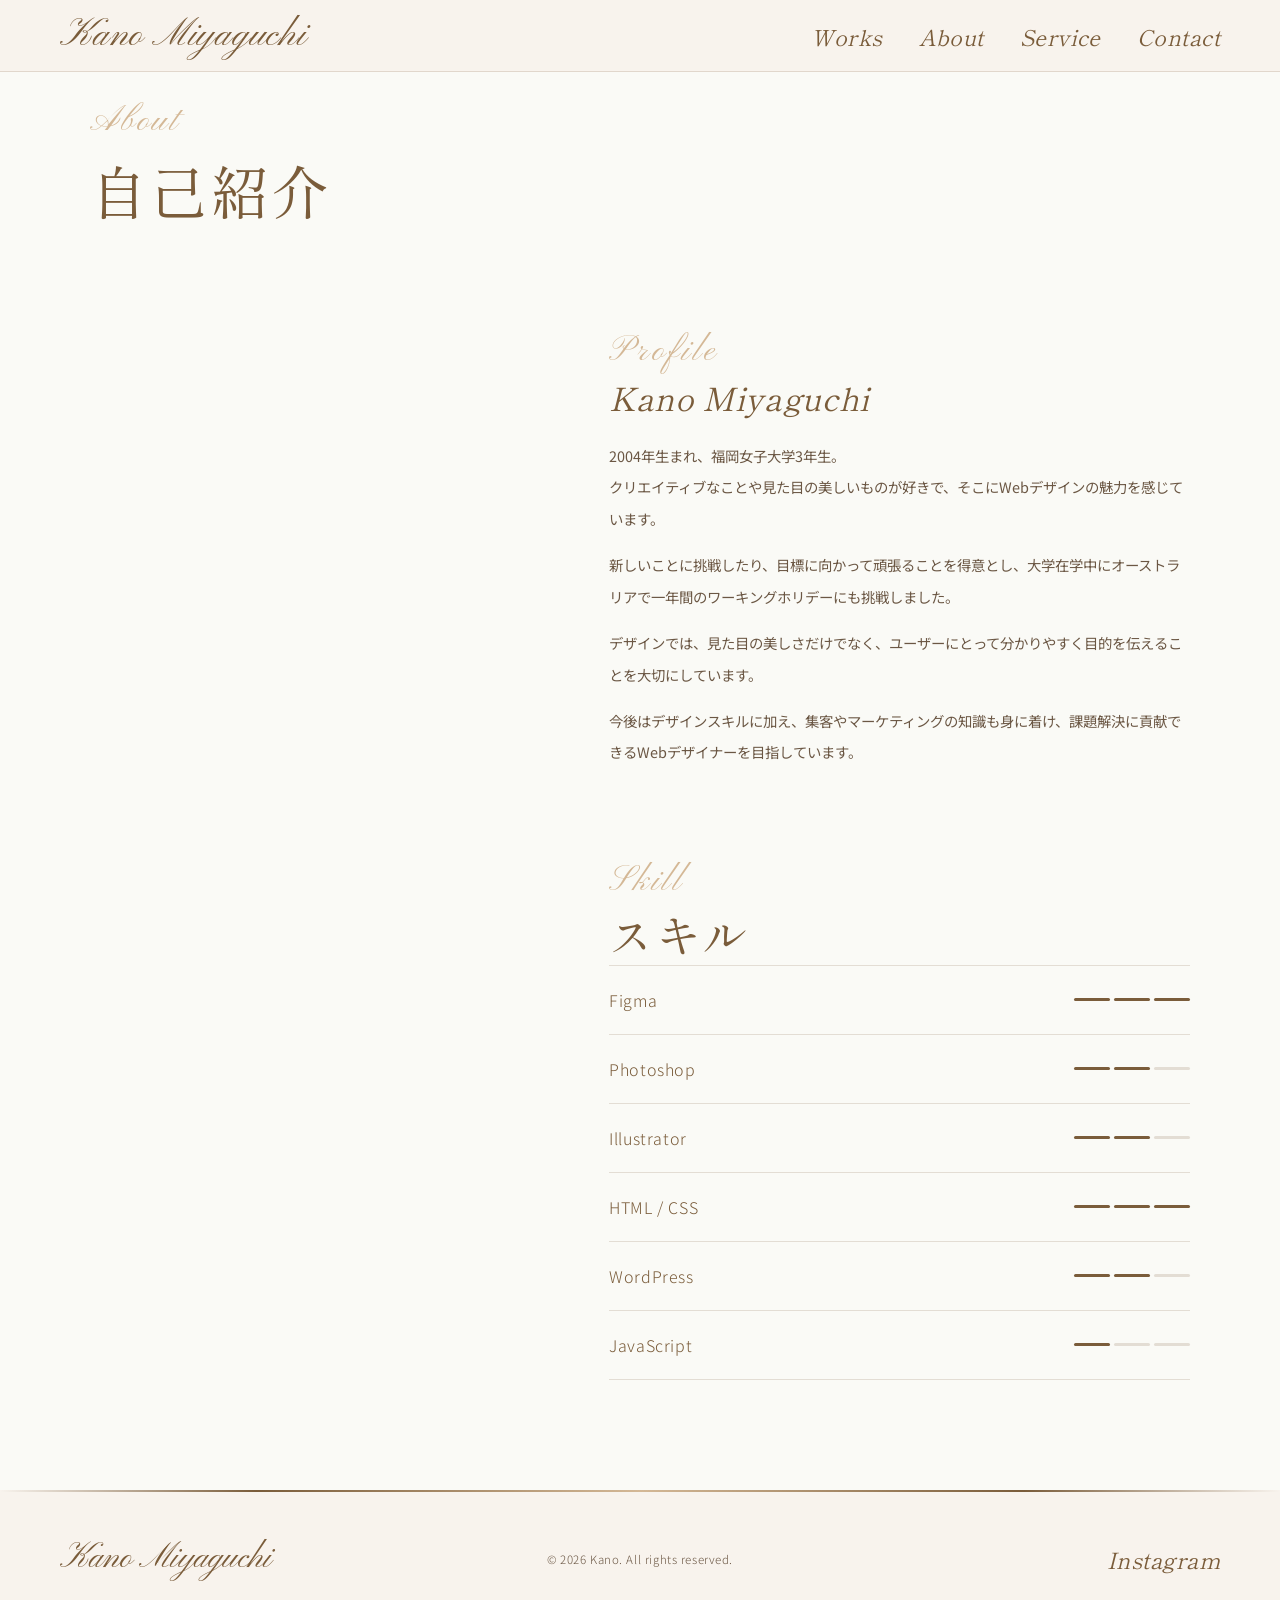
==== about.html @ d0b73858 "Initial commit ポートフォリオ" ====
﻿<!DOCTYPE html>
<html lang="ja">
<head>
  <meta charset="UTF-8">
  <meta name="viewport" content="width=device-width, initial-scale=1.0">
  <title>About | Kano Portfolio</title>
  <link href="https://fonts.googleapis.com/css2?family=Cormorant+Garamond:ital,wght@0,400;1,400&family=Pinyon+Script&family=Shippori+Mincho:wght@400;500;600;700&family=Noto+Sans+JP:wght@300;400;500&display=swap" rel="stylesheet">
  <link rel="stylesheet" href="style.css?v=6">
</head>
<body>

  <header>
    <a href="index.html" class="logo">Kano Miyaguchi</a>
    <ul class="nav-links">
      <li><a href="works.html">Works</a></li>
      <li><a href="about.html">About</a></li>
      <li><a href="service.html">Service</a></li>
      <li><a href="contact.html">Contact</a></li>
    </ul>
  </header>

  <div class="page-hero">
    <div class="container">
      <p class="sec-label">About</p>
      <h1 class="sec-title">自己紹介</h1>
    </div>
  </div>

  <section id="about">
    <div class="container">

      <!-- Row 1: about1.jpg + bio -->
      <div class="about-row">
        <div class="about-row__img">
          <img src="img/about1.jpg" alt="" class="about-img-single">
        </div>
        <div class="about-row__content">
          <p class="sec-label">Profile</p>
          <h2 class="about-name">Kano Miyaguchi</h2>
          <p class="about-bio">
            2004年生まれ、福岡女子大学3年生。<br>
            クリエイティブなことや見た目の美しいものが好きで、そこにWebデザインの魅力を感じています。<br><span style="display:block;height:1em"></span>
            新しいことに挑戦したり、目標に向かって頑張ることを得意とし、大学在学中にオーストラリアで一年間のワーキングホリデーにも挑戦しました。<br><span style="display:block;height:1em"></span>
            デザインでは、見た目の美しさだけでなく、ユーザーにとって分かりやすく目的を伝えることを大切にしています。<br><span style="display:block;height:1em"></span>
            今後はデザインスキルに加え、集客やマーケティングの知識も身に着け、課題解決に貢献できるWebデザイナーを目指しています。
          </p>
        </div>
      </div>

      <!-- Row 2: about2.jpg + skill -->
      <div class="about-row">
        <div class="about-row__img">
          <img src="img/about2.jpg" alt="" class="about-img-single">
        </div>
        <div class="about-row__content">
          <p class="sec-label">Skill</p>
          <h2 class="sec-title">スキル</h2>
          <ul class="skill-list">
            <li><span class="skill-name-text">Figma</span><div class="skill-segs"><span class="seg seg--on"></span><span class="seg seg--on"></span><span class="seg seg--on"></span></div></li>
            <li><span class="skill-name-text">Photoshop</span><div class="skill-segs"><span class="seg seg--on"></span><span class="seg seg--on"></span><span class="seg"></span></div></li>
            <li><span class="skill-name-text">Illustrator</span><div class="skill-segs"><span class="seg seg--on"></span><span class="seg seg--on"></span><span class="seg"></span></div></li>
            <li><span class="skill-name-text">HTML / CSS</span><div class="skill-segs"><span class="seg seg--on"></span><span class="seg seg--on"></span><span class="seg seg--on"></span></div></li>
            <li><span class="skill-name-text">WordPress</span><div class="skill-segs"><span class="seg seg--on"></span><span class="seg seg--on"></span><span class="seg"></span></div></li>
            <li><span class="skill-name-text">JavaScript</span><div class="skill-segs"><span class="seg seg--on"></span><span class="seg"></span><span class="seg"></span></div></li>
          </ul>
        </div>
      </div>

    </div>
  </section>

  <footer>
    <a href="index.html" class="footer-logo">Kano Miyaguchi</a>
    <span class="footer-copy">© 2026 Kano. All rights reserved.</span>
    <div class="footer-links">
      <a href="#">Instagram</a>
    </div>
  </footer>

  <script src="main.js"></script>
</body>
</html>
---- style.css ----
/* ==============================================
   マイポートフォリオ — style.css
   ============================================== */

@import url('https://fonts.googleapis.com/css2?family=Cormorant+Garamond:ital,wght@0,400;1,400&family=Pinyon+Script&family=Shippori+Mincho:wght@400;500;600;700&family=Noto+Sans+JP:wght@300;400;500&display=swap');

/* ─── VARIABLES ─── */
:root {
  --base:    #FAFAF6;
  --sub:     #FAFAF6;
  --accent:  #7A5C3A;
  --accent2: #B09070;
  --pink:    #D4B896;
  --text:    #2A1F14;
  --text-sub:#6B5744;
  --border:  rgba(122,92,58,0.18);
  --grad:    linear-gradient(135deg, #7A5C3A, #D4B896);
  --font:    'Noto Sans JP', sans-serif;
}

/* ─── RESET ─── */
*, *::before, *::after { box-sizing: border-box; margin: 0; padding: 0; }
html { scroll-behavior: smooth; font-size: 16px; }
a { font: inherit; color: inherit; text-decoration: none; }
img { display: block; max-width: 100%; height: auto; }
ul { list-style: none; }
body {
  font-family: 'Noto Sans JP', sans-serif;
  background: var(--base);
  color: var(--text);
  overflow-x: hidden;
  font-weight: 300;
}
body.no-scroll { overflow: hidden; height: 100vh; }

/* ─── HEADER ─── */
header {
  position: fixed; top: 0; left: 0; width: 100vw; z-index: 100;
  height: 72px; padding: 0 60px;
  display: flex; justify-content: space-between; align-items: center;
  background: rgba(248,243,237,0.97);
  backdrop-filter: blur(16px);
  border-bottom: 1px solid var(--border);
}
.logo {
  font-family: 'Pinyon Script', cursive;
  font-style: normal; font-weight: 400; font-size: 38px;
  letter-spacing: 0.02em; color: var(--accent);
}
.nav-links { display: flex; gap: 36px; }
.nav-links a {
  font-family: 'Shippori Mincho', serif;
  font-style: italic; font-weight: 400; font-size: 22px;
  letter-spacing: 0.02em; color: var(--accent);
  transition: color 0.3s; position: relative;
}
.nav-links a::after {
  content: '';
  position: absolute; bottom: -3px; left: 0; right: 0;
  height: 1px; background: var(--grad);
  transform: scaleX(0); transform-origin: center; transition: transform 0.3s;
}
.nav-links a:hover { color: var(--accent); }
.nav-links a:hover::after { transform: scaleX(1); }

/* ─── SECTION COMMON ─── */
section { padding: 52px 60px 110px; }
.container { max-width: 1100px; margin: 0 auto; }
.sec-label {
  font-family: 'Pinyon Script', cursive; font-style: normal; font-weight: 400;
  font-size: 2.2rem; letter-spacing: 0.08em;
  color: var(--pink); margin-bottom: 0;
  display: inline-flex; align-items: center; gap: 10px;
}
.sec-title {
  font-family: 'Shippori Mincho', serif;
  font-size: clamp(1.8rem, 3.5vw, 2.8rem);
  color: var(--accent); line-height: 1.35; letter-spacing: 0.04em; font-weight: 400;
}
.divider { width: 40px; height: 1px; background: var(--grad); margin: 24px 0 48px; }

/* ─── HERO ─── */
#hero {
  height: 100vh;
  display: grid; place-items: center start;
  padding: 0 8%;
  position: relative; overflow: hidden;
  background: var(--base);
}
#hero::after {
  content: '';
  position: absolute; top: 0; right: 0;
  width: 67%; height: 100%;
  background: url('img/flower.jpg') center center / cover no-repeat;
  z-index: 0;
}
.hero-inner {
  position: relative; z-index: 5;
  max-width: 900px; width: 100%;
  text-align: left;
  margin-top: clamp(0px, 4vh, 40px);
}
.hero-en {
  font-family: 'Shippori Mincho', serif;
  font-size: clamp(3.2rem, 10vw, 8.5rem);
  line-height: 1.05; letter-spacing: -0.02em;
  color: var(--accent); margin-bottom: 40px; font-weight: 400;
  display: flex; flex-direction: column;
}
.hero-line { display: block; }
.hero-line:first-child { font-size: 1.12em; }
.hero-line--in { padding-left: 1.2em; }
.hero-en--shimmer {
  display: inline-block;
  -webkit-text-stroke: 0.4px rgba(122,92,58,0.25);
  background: linear-gradient(90deg,
    #B09070 0%, #E8D5B8 20%, #7A5C3A 38%,
    #D4B896 55%, #B09070 70%, #E8D5B8 85%, #7A5C3A 100%);
  background-size: 240% auto;
  -webkit-background-clip: text;
  -webkit-text-fill-color: transparent;
  background-clip: text;
  animation: textShimmer 6s linear infinite;
}
.hero-copy {
  font-family: 'Shippori Mincho', serif;
  font-size: 1.3rem; color: #7A5C3A;
  letter-spacing: 0.35em; line-height: 1;
  display: inline-block;
  position: relative; padding-left: 36px;
  margin-top: 20px;
}
.hero-copy::before {
  content: '';
  position: absolute; top: 50%; left: 0;
  transform: translateY(-50%);
  width: 24px; height: 1px;
  background: rgba(151,99,105,0.5);
}

/* ─── SUB PAGE HEADER ─── */
.page-hero {
  padding: 100px 60px 36px;
  background: var(--sub);
}
.page-hero .container { display: flex; flex-direction: column; gap: 8px; }
.page-hero .sec-title { font-size: clamp(2.4rem, 5vw, 3.6rem); }

/* ─── ABOUT ─── */
#about { background: var(--sub); }
.about-row {
  display: grid; grid-template-columns: 1fr 1.3fr;
  gap: 72px; align-items: start; margin-bottom: 80px;
}
.about-row:last-child { margin-bottom: 0; }
.about-img-single {
  width: 90%; height: auto;
  border-radius: 4px; display: block;
  box-shadow: 0 8px 40px rgba(36,28,28,0.12);
}
.about-row__content { padding-top: 12px; }
.about-name {
  font-family: 'Shippori Mincho', serif;
  font-style: italic; font-size: 2rem; letter-spacing: 0.02em; margin-bottom: 20px; font-weight: 400;
  color: var(--accent);
}
.about-bio { color: var(--text-sub); line-height: 2.2; font-size: 0.9rem; font-weight: 400; }

/* ─── SKILL ─── */
.skill-list { list-style: none; }
.skill-list li {
  display: flex; justify-content: space-between; align-items: center;
  padding: 22px 0; border-bottom: 1px solid var(--border); font-size: 0.78rem;
}
.skill-list li:first-child { border-top: 1px solid var(--border); }
.skill-name-text { font-family:'Noto Sans JP', sans-serif; font-style:normal; font-weight:300; font-size:1rem; letter-spacing:0.04em; color:var(--accent); }
.skill-segs { display: flex; gap: 4px; align-items: center; }
.seg { width: 36px; height: 3px; border-radius: 2px; background: var(--border); }
.seg--on { background: var(--accent); }

/* ─── SERVICE ─── */
#service { background: var(--base); padding-bottom: 40px; }
.service-grid { display: grid; grid-template-columns: repeat(4, 1fr); gap: 2px; }
.service-card {
  padding: 32px 32px 28px; background: #fff; border: 1px solid var(--border);
  position: relative; overflow: hidden; transition: background 0.4s;
  display: flex; flex-direction: column;
}
.service-card:hover { background: var(--base); }
.service-card::before {
  content: ''; position: absolute; top: 0; left: 0; right: 0; height: 2px;
  background: linear-gradient(90deg, var(--pink), var(--accent), var(--pink));
  transform: scaleX(0); transform-origin: left; transition: transform 0.4s;
}
.service-card:hover::before { transform: scaleX(1); }
.service-icon { font-size: 1.8rem; margin-bottom: 24px; }
.service-en { font-family:'Shippori Mincho', serif; font-style:italic; font-weight:400; font-size:1.1rem; letter-spacing:0.04em; color:var(--pink); margin-bottom:8px; min-height:2rem; }
.service-name { font-family:'Shippori Mincho', serif; font-size:1.5rem; margin-bottom:16px; font-weight:600; color:var(--accent); min-height:5rem; }
.service-desc { font-family:'Noto Sans JP', sans-serif; font-size:0.95rem; color:var(--text-sub); line-height:1.9; font-weight:400; min-height:130px; }
.service-tags { display:flex; flex-wrap:wrap; gap:6px; margin-top:-30px; }
.stag { font-family:'Noto Sans JP', sans-serif; font-size:0.85rem; padding:4px 10px; border:1px solid var(--border); border-radius:2px; color:var(--text-sub); font-weight:400; }

/* ─── WORK DETAIL ─── */
.work-meta-bar { background: #F0E8DF; border-bottom: 1px solid var(--border); padding: 20px 0; }
.work-meta-bar__inner { display: flex; gap: 48px; }
.wmb-item { display: flex; flex-direction: column; gap: 4px; }
.wmb-label { font-family: var(--font); font-size: 0.72rem; color: var(--text-sub); letter-spacing: 0.1em; }
.wmb-value { font-family: 'Shippori Mincho', serif; font-size: 1rem; color: var(--accent); }

#work-detail { background: var(--base); padding: 60px 0 80px; }
#work-detail .container { max-width: 1100px; }
.work-detail-thumb {
  width: 100%; aspect-ratio: 16/9;
  border-radius: 4px; margin-bottom: 56px;
}
.work-detail-img {
  width: 80%; display: block;
  border-radius: 4px; margin-bottom: 40px;
  margin-left: auto; margin-right: auto;
}
.work-img-grid {
  display: grid; grid-template-columns: 1fr 1fr; column-gap: 70px; row-gap: 100px;
  width: 100%; margin: 0 auto 56px;
}
.work-grid-img { width: 100%; display: block; border-radius: 4px; }
.work-process__list { list-style: none; padding: 0; margin: 0 0 40px; display: flex; flex-direction: column; gap: 0; }
.work-process__list li {
  display: flex; flex-direction: row; align-items: baseline; gap: 50px;
  padding: 10px 0; border-bottom: 1px solid var(--border);
}
.work-process__list li:first-child { border-top: 1px solid var(--border); }
.wp-label { font-family: 'Shippori Mincho', serif; font-size: 1.1rem; color: var(--accent); white-space: nowrap; flex-shrink: 0; width: 120px; }
.wp-desc { font-family: 'Noto Sans JP', sans-serif; font-size: 0.8rem; color: var(--text-sub); line-height: 1.7; text-align: left; }

/* ─── WORKS ─── */
#works { background: var(--sub); }
.works-grid { display: grid; grid-template-columns: repeat(2, 1fr); gap: 24px; }
.work-item {
  background: var(--base); overflow: hidden;
}
.work-thumb-img { width: 100%; height: 100%; object-fit: cover; object-position: top; display: block; }
.work-thumb-img--contain { object-fit: contain; object-position: center; background: #fff; }
.work-thumb { aspect-ratio: 16/9; width: 90%; margin: 0 auto; display:flex; align-items:center; justify-content:center; font-size:4rem; overflow:hidden;
  box-shadow: 0 6px 24px rgba(122,92,58,0.14), 0 2px 8px rgba(122,92,58,0.08);
  transition: transform 0.4s, box-shadow 0.4s;
}
.work-item:hover .work-thumb { transform: scale(1.03); box-shadow: 0 8px 32px rgba(122,92,58,0.15); }
.wt1, .wt2, .wt3, .wt4 { background: #fff; }
.work-info { padding: 14px 4px 18px; width: 90%; margin: 0 auto; }
.work-thumb--full { width: 100%; }
.work-info--full { width: 100%; }
.work-cat { font-family:'Shippori Mincho', serif; font-style:italic; font-weight:400; font-size:1rem; letter-spacing:0.18em; color:var(--pink); margin-bottom:4px; }
.work-title { font-family:'Shippori Mincho',serif; font-size:1.1rem; margin-bottom:6px; font-weight:400; color:var(--accent); }
.work-desc { font-size:0.82rem; color:var(--text-sub); line-height:1.9; }
.work-meta { display:flex; gap:16px; margin-top:6px; flex-wrap:wrap; }
.wmeta { font-family:var(--font); font-style:normal; font-weight:300; font-size:0.8rem; color:var(--text-sub); letter-spacing:0.1em; }
.wmeta strong { font-family:var(--font); font-style:italic; font-weight:400; color:var(--text); }

/* ─── FLOW ─── */
#flow { background: var(--base); padding-top: 40px; }
.flow-row { display:flex; align-items:stretch; flex-wrap:wrap; }
.flow-step {
  flex:1; min-width:160px; padding:40px 28px;
  background:#fff; border:1px solid var(--border);
  position:relative; text-align:center;
}
.flow-step + .flow-step { margin-left: 2px; }
.flow-arrow {
  position:absolute; right:-14px; top:50%; transform:translateY(-50%);
  width:28px; height:28px; background:var(--base);
  border:1px solid var(--border); border-radius:50%;
  display:flex; align-items:center; justify-content:center;
  font-size:0.75rem; color:var(--accent); z-index:1;
}
.flow-num { font-family:'Shippori Mincho', serif; font-style:italic; font-weight:400; font-size:2.5rem; color:var(--pink); margin-bottom:12px; }
.flow-title { font-family:'Shippori Mincho', serif; font-size:1.3rem; font-weight:700; margin-bottom:8px; letter-spacing:0.04em; color:var(--accent); }
.flow-desc { font-size:0.85rem; color:var(--text-sub); line-height:1.8; font-weight:400; }

/* ─── CONTACT ─── */
#contact { background: var(--sub); }
.contact-email-wrap { max-width:560px; margin:0 auto; text-align:center; padding:20px 0 40px; }
.contact-email-wrap .contact-lead { margin:24px 0 48px; font-size:0.92rem; line-height:2.2; color:var(--text-sub); }
.contact-email-link {
  display:inline-flex; align-items:center; gap:12px;
  font-family:var(--font); font-style:italic; font-weight:300;
  font-size:1.5rem; letter-spacing:0.1em; color:var(--accent);
  border-bottom:1px solid rgba(151,99,105,0.3); padding-bottom:4px;
  transition:color 0.3s, border-color 0.3s;
}
.contact-email-link:hover { color:var(--accent2); border-color:var(--accent2); }
.contact-email-icon { font-style:normal; font-size:1.2rem; }

/* ─── FOOTER ─── */
footer {
  padding: 48px 60px; background: #F8F3ED;
  display: flex; justify-content: space-between; align-items: center;
  position: relative;
}
footer::before {
  content: ''; position: absolute; top: 0; left: 0; right: 0; height: 2px;
  background: linear-gradient(90deg, transparent, #7A5C3A 20%, #D4B896 50%, #7A5C3A 80%, transparent);
}
.footer-logo { font-family:'Pinyon Script', cursive; font-style:normal; font-weight:400; font-size:34px; color:var(--accent); }
.footer-copy { font-family:'Noto Sans JP', sans-serif; font-style:normal; font-weight:300; font-size:0.72rem; color:var(--text-sub); letter-spacing:0.05em; position:absolute; left:50%; transform:translateX(-50%); }
.footer-links a { font-family:'Shippori Mincho', serif; font-style:italic; font-weight:400; font-size:1.4rem; letter-spacing:0.02em; color:var(--accent); transition:color 0.3s; }
.footer-links a:hover { color:var(--accent); }

/* ─── ANIMATIONS ─── */
@keyframes textShimmer {
  0%   { background-position: 0% center; }
  100% { background-position: 240% center; }
}
@keyframes fillBar { to { transform: scaleX(1); } }
@keyframes starPulse {
  0%   { opacity:0.4; transform:scale(0.85); }
  100% { opacity:1;   transform:scale(1.2); }
}

/* ─── RESPONSIVE ─── */
@media (max-width: 900px) {
  header { padding: 0 24px; }
  .nav-links { display: none; }
  section { padding: 80px 24px; }
  .page-hero { padding: 110px 24px 48px; }
  .about-row { grid-template-columns: 1fr; gap: 32px; margin-bottom: 60px; }
  .about-row:nth-child(2) .about-img-single,
  .about-row:nth-child(3) .about-img-single { width: 100%; }
  .service-grid { grid-template-columns: 1fr 1fr; }
  .works-grid { grid-template-columns: 1fr; }
  .work-item.large { grid-column: span 1; }
  .flow-row { flex-direction: column; gap: 2px; }
  .flow-arrow { display: none; }
  footer { flex-direction: column; gap: 20px; text-align: center; }
}
@media (max-width: 600px) {
  .service-grid { grid-template-columns: 1fr; }
}
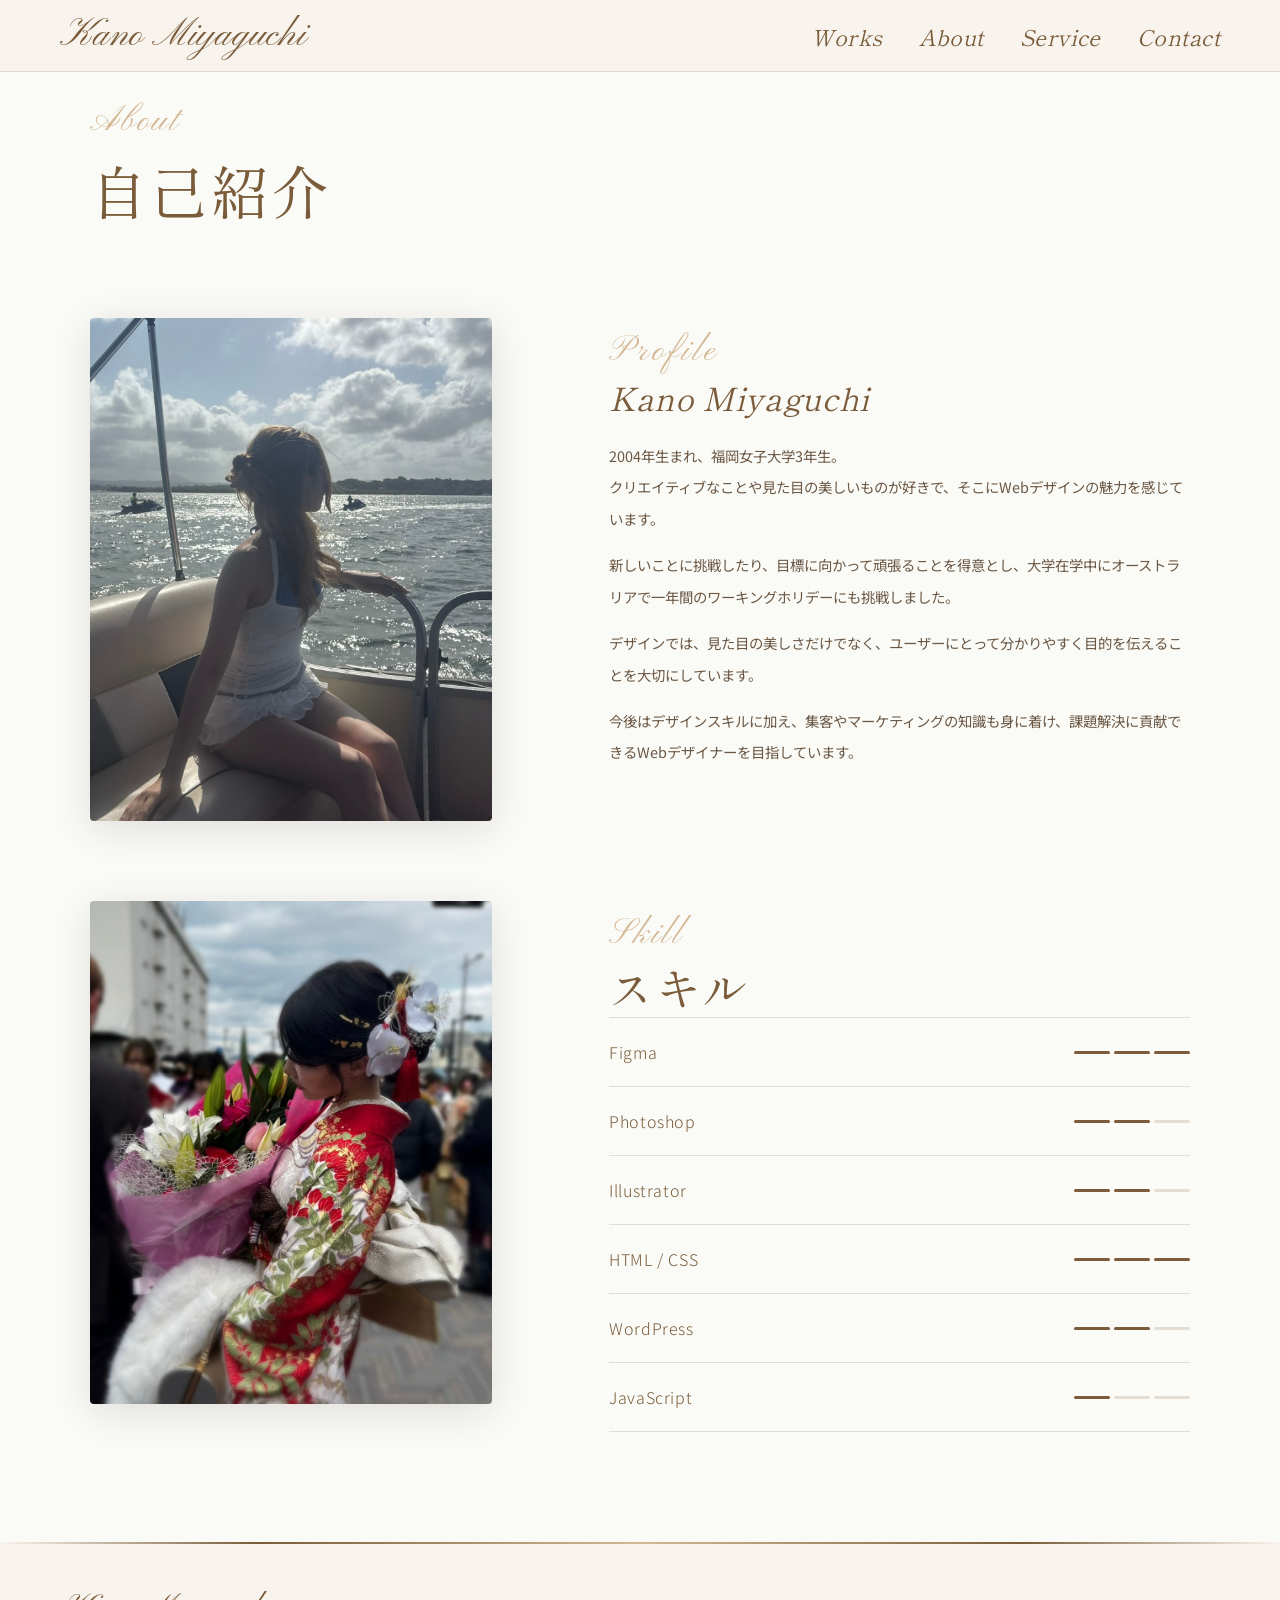
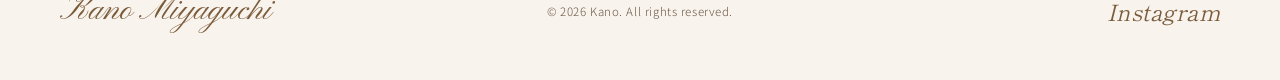
==== commit f99c42a6: "Add files via upload" ====
--- a/about.html
+++ b/about.html
@@ -5,7 +5,7 @@
   <meta name="viewport" content="width=device-width, initial-scale=1.0">
   <title>About | Kano Portfolio</title>
   <link href="https://fonts.googleapis.com/css2?family=Cormorant+Garamond:ital,wght@0,400;1,400&family=Pinyon+Script&family=Shippori+Mincho:wght@400;500;600;700&family=Noto+Sans+JP:wght@300;400;500&display=swap" rel="stylesheet">
-  <link rel="stylesheet" href="style.css?v=6">
+  <link rel="stylesheet" href="style.css?v=7">
 </head>
 <body>
 
@@ -17,8 +17,20 @@
       <li><a href="service.html">Service</a></li>
       <li><a href="contact.html">Contact</a></li>
     </ul>
+    <button class="hamburger" id="hamburger" aria-label="メニュー">
+      <span></span>
+      <span></span>
+      <span></span>
+    </button>
   </header>
-
+  <div class="mobile-nav" id="mobile-nav">
+    <ul class="mobile-nav__list">
+      <li><a href="works.html">Works</a></li>
+      <li><a href="about.html">About</a></li>
+      <li><a href="service.html">Service</a></li>
+      <li><a href="contact.html">Contact</a></li>
+    </ul>
+  </div>
   <div class="page-hero">
     <div class="container">
       <p class="sec-label">About</p>
@@ -73,7 +85,7 @@
     <a href="index.html" class="footer-logo">Kano Miyaguchi</a>
     <span class="footer-copy">© 2026 Kano. All rights reserved.</span>
     <div class="footer-links">
-      <a href="#">Instagram</a>
+      <a href="https://www.instagram.com/kano.webdesign" target="_blank" rel="noopener">Instagram</a>
     </div>
   </footer>
 
--- a/style.css
+++ b/style.css
@@ -1,13 +1,12 @@
-/* ==============================================
+﻿/* ==============================================
    マイポートフォリオ — style.css
    ============================================== */
 
 @import url('https://fonts.googleapis.com/css2?family=Cormorant+Garamond:ital,wght@0,400;1,400&family=Pinyon+Script&family=Shippori+Mincho:wght@400;500;600;700&family=Noto+Sans+JP:wght@300;400;500&display=swap');
 
-/* ─── VARIABLES ─── */
+/* ─── VARIABLES ─── */
 :root {
   --base:    #FAFAF6;
-  --sub:     #FAFAF6;
   --accent:  #7A5C3A;
   --accent2: #B09070;
   --pink:    #D4B896;
@@ -18,7 +17,7 @@
   --font:    'Noto Sans JP', sans-serif;
 }
 
-/* ─── RESET ─── */
+/* ─── RESET ─── */
 *, *::before, *::after { box-sizing: border-box; margin: 0; padding: 0; }
 html { scroll-behavior: smooth; font-size: 16px; }
 a { font: inherit; color: inherit; text-decoration: none; }
@@ -31,9 +30,8 @@
   overflow-x: hidden;
   font-weight: 300;
 }
-body.no-scroll { overflow: hidden; height: 100vh; }
-
-/* ─── HEADER ─── */
+
+/* ─── HEADER ─── */
 header {
   position: fixed; top: 0; left: 0; width: 100vw; z-index: 100;
   height: 72px; padding: 0 60px;
@@ -63,7 +61,7 @@
 .nav-links a:hover { color: var(--accent); }
 .nav-links a:hover::after { transform: scaleX(1); }
 
-/* ─── SECTION COMMON ─── */
+/* ─── SECTION COMMON ─── */
 section { padding: 52px 60px 110px; }
 .container { max-width: 1100px; margin: 0 auto; }
 .sec-label {
@@ -79,7 +77,7 @@
 }
 .divider { width: 40px; height: 1px; background: var(--grad); margin: 24px 0 48px; }
 
-/* ─── HERO ─── */
+/* ─── HERO ─── */
 #hero {
   height: 100vh;
   display: grid; place-items: center start;
@@ -129,6 +127,7 @@
   display: inline-block;
   position: relative; padding-left: 36px;
   margin-top: 20px;
+  white-space: nowrap;
 }
 .hero-copy::before {
   content: '';
@@ -138,16 +137,16 @@
   background: rgba(151,99,105,0.5);
 }
 
-/* ─── SUB PAGE HEADER ─── */
+/* ─── SUB PAGE HEADER ─── */
 .page-hero {
   padding: 100px 60px 36px;
-  background: var(--sub);
+  background: var(--base);
 }
 .page-hero .container { display: flex; flex-direction: column; gap: 8px; }
 .page-hero .sec-title { font-size: clamp(2.4rem, 5vw, 3.6rem); }
 
-/* ─── ABOUT ─── */
-#about { background: var(--sub); }
+/* ─── ABOUT ─── */
+#about { background: var(--base); }
 .about-row {
   display: grid; grid-template-columns: 1fr 1.3fr;
   gap: 72px; align-items: start; margin-bottom: 80px;
@@ -166,7 +165,7 @@
 }
 .about-bio { color: var(--text-sub); line-height: 2.2; font-size: 0.9rem; font-weight: 400; }
 
-/* ─── SKILL ─── */
+/* ─── SKILL ─── */
 .skill-list { list-style: none; }
 .skill-list li {
   display: flex; justify-content: space-between; align-items: center;
@@ -178,7 +177,7 @@
 .seg { width: 36px; height: 3px; border-radius: 2px; background: var(--border); }
 .seg--on { background: var(--accent); }
 
-/* ─── SERVICE ─── */
+/* ─── SERVICE ─── */
 #service { background: var(--base); padding-bottom: 40px; }
 .service-grid { display: grid; grid-template-columns: repeat(4, 1fr); gap: 2px; }
 .service-card {
@@ -193,26 +192,21 @@
   transform: scaleX(0); transform-origin: left; transition: transform 0.4s;
 }
 .service-card:hover::before { transform: scaleX(1); }
-.service-icon { font-size: 1.8rem; margin-bottom: 24px; }
 .service-en { font-family:'Shippori Mincho', serif; font-style:italic; font-weight:400; font-size:1.1rem; letter-spacing:0.04em; color:var(--pink); margin-bottom:8px; min-height:2rem; }
 .service-name { font-family:'Shippori Mincho', serif; font-size:1.5rem; margin-bottom:16px; font-weight:600; color:var(--accent); min-height:5rem; }
 .service-desc { font-family:'Noto Sans JP', sans-serif; font-size:0.95rem; color:var(--text-sub); line-height:1.9; font-weight:400; min-height:130px; }
 .service-tags { display:flex; flex-wrap:wrap; gap:6px; margin-top:-30px; }
 .stag { font-family:'Noto Sans JP', sans-serif; font-size:0.85rem; padding:4px 10px; border:1px solid var(--border); border-radius:2px; color:var(--text-sub); font-weight:400; }
 
-/* ─── WORK DETAIL ─── */
+/* ─── WORK DETAIL ─── */
 .work-meta-bar { background: #F0E8DF; border-bottom: 1px solid var(--border); padding: 20px 0; }
-.work-meta-bar__inner { display: flex; gap: 48px; }
+.work-meta-bar__inner { display: flex; gap: 48px; flex-wrap: nowrap; overflow-x: auto; padding-bottom: 18px; }
+.wmb-item { white-space: nowrap; }
 .wmb-item { display: flex; flex-direction: column; gap: 4px; }
 .wmb-label { font-family: var(--font); font-size: 0.72rem; color: var(--text-sub); letter-spacing: 0.1em; }
 .wmb-value { font-family: 'Shippori Mincho', serif; font-size: 1rem; color: var(--accent); }
 
 #work-detail { background: var(--base); padding: 60px 0 80px; }
-#work-detail .container { max-width: 1100px; }
-.work-detail-thumb {
-  width: 100%; aspect-ratio: 16/9;
-  border-radius: 4px; margin-bottom: 56px;
-}
 .work-detail-img {
   width: 80%; display: block;
   border-radius: 4px; margin-bottom: 40px;
@@ -223,7 +217,7 @@
   width: 100%; margin: 0 auto 56px;
 }
 .work-grid-img { width: 100%; display: block; border-radius: 4px; }
-.work-process__list { list-style: none; padding: 0; margin: 0 0 40px; display: flex; flex-direction: column; gap: 0; }
+.work-process__list { list-style: none; padding: 34px 24px 24px; margin: 0 0 40px; display: flex; flex-direction: column; gap: 0; }
 .work-process__list li {
   display: flex; flex-direction: row; align-items: baseline; gap: 50px;
   padding: 10px 0; border-bottom: 1px solid var(--border);
@@ -232,8 +226,8 @@
 .wp-label { font-family: 'Shippori Mincho', serif; font-size: 1.1rem; color: var(--accent); white-space: nowrap; flex-shrink: 0; width: 120px; }
 .wp-desc { font-family: 'Noto Sans JP', sans-serif; font-size: 0.8rem; color: var(--text-sub); line-height: 1.7; text-align: left; }
 
-/* ─── WORKS ─── */
-#works { background: var(--sub); }
+/* ─── WORKS ─── */
+#works { background: var(--base); }
 .works-grid { display: grid; grid-template-columns: repeat(2, 1fr); gap: 24px; }
 .work-item {
   background: var(--base); overflow: hidden;
@@ -247,16 +241,13 @@
 .work-item:hover .work-thumb { transform: scale(1.03); box-shadow: 0 8px 32px rgba(122,92,58,0.15); }
 .wt1, .wt2, .wt3, .wt4 { background: #fff; }
 .work-info { padding: 14px 4px 18px; width: 90%; margin: 0 auto; }
-.work-thumb--full { width: 100%; }
-.work-info--full { width: 100%; }
 .work-cat { font-family:'Shippori Mincho', serif; font-style:italic; font-weight:400; font-size:1rem; letter-spacing:0.18em; color:var(--pink); margin-bottom:4px; }
 .work-title { font-family:'Shippori Mincho',serif; font-size:1.1rem; margin-bottom:6px; font-weight:400; color:var(--accent); }
-.work-desc { font-size:0.82rem; color:var(--text-sub); line-height:1.9; }
 .work-meta { display:flex; gap:16px; margin-top:6px; flex-wrap:wrap; }
 .wmeta { font-family:var(--font); font-style:normal; font-weight:300; font-size:0.8rem; color:var(--text-sub); letter-spacing:0.1em; }
 .wmeta strong { font-family:var(--font); font-style:italic; font-weight:400; color:var(--text); }
 
-/* ─── FLOW ─── */
+/* ─── FLOW ─── */
 #flow { background: var(--base); padding-top: 40px; }
 .flow-row { display:flex; align-items:stretch; flex-wrap:wrap; }
 .flow-step {
@@ -276,8 +267,8 @@
 .flow-title { font-family:'Shippori Mincho', serif; font-size:1.3rem; font-weight:700; margin-bottom:8px; letter-spacing:0.04em; color:var(--accent); }
 .flow-desc { font-size:0.85rem; color:var(--text-sub); line-height:1.8; font-weight:400; }
 
-/* ─── CONTACT ─── */
-#contact { background: var(--sub); }
+/* ─── CONTACT ─── */
+#contact { background: var(--base); }
 .contact-email-wrap { max-width:560px; margin:0 auto; text-align:center; padding:20px 0 40px; }
 .contact-email-wrap .contact-lead { margin:24px 0 48px; font-size:0.92rem; line-height:2.2; color:var(--text-sub); }
 .contact-email-link {
@@ -290,7 +281,7 @@
 .contact-email-link:hover { color:var(--accent2); border-color:var(--accent2); }
 .contact-email-icon { font-style:normal; font-size:1.2rem; }
 
-/* ─── FOOTER ─── */
+/* ─── FOOTER ─── */
 footer {
   padding: 48px 60px; background: #F8F3ED;
   display: flex; justify-content: space-between; align-items: center;
@@ -305,18 +296,13 @@
 .footer-links a { font-family:'Shippori Mincho', serif; font-style:italic; font-weight:400; font-size:1.4rem; letter-spacing:0.02em; color:var(--accent); transition:color 0.3s; }
 .footer-links a:hover { color:var(--accent); }
 
-/* ─── ANIMATIONS ─── */
+/* ─── ANIMATIONS ─── */
 @keyframes textShimmer {
   0%   { background-position: 0% center; }
   100% { background-position: 240% center; }
 }
-@keyframes fillBar { to { transform: scaleX(1); } }
-@keyframes starPulse {
-  0%   { opacity:0.4; transform:scale(0.85); }
-  100% { opacity:1;   transform:scale(1.2); }
-}
-
-/* ─── RESPONSIVE ─── */
+
+/* ─── RESPONSIVE ─── */
 @media (max-width: 900px) {
   header { padding: 0 24px; }
   .nav-links { display: none; }
@@ -327,11 +313,46 @@
   .about-row:nth-child(3) .about-img-single { width: 100%; }
   .service-grid { grid-template-columns: 1fr 1fr; }
   .works-grid { grid-template-columns: 1fr; }
-  .work-item.large { grid-column: span 1; }
   .flow-row { flex-direction: column; gap: 2px; }
   .flow-arrow { display: none; }
   footer { flex-direction: column; gap: 20px; text-align: center; }
+  .footer-copy { position: static; transform: none; }
+  #hero { overflow: hidden; }
+  .hero-en { font-size: 5.625rem; }
 }
 @media (max-width: 600px) {
   .service-grid { grid-template-columns: 1fr; }
 }
+
+/* ─── HAMBURGER / MOBILE NAV ─── */
+.hamburger {
+  display: none;
+  flex-direction: column; justify-content: center; gap: 5px;
+  width: 36px; height: 36px; background: none; border: none; cursor: pointer; padding: 4px;
+}
+.hamburger span {
+  display: block; width: 100%; height: 1.5px;
+  background: var(--accent); border-radius: 2px;
+  transition: transform 0.3s, opacity 0.3s;
+}
+.hamburger.is-open span:nth-child(1) { transform: translateY(6.5px) rotate(45deg); }
+.hamburger.is-open span:nth-child(2) { opacity: 0; }
+.hamburger.is-open span:nth-child(3) { transform: translateY(-6.5px) rotate(-45deg); }
+.mobile-nav {
+  display: none;
+  position: fixed; top: 72px; left: 0; width: 100%; height: calc(100vh - 72px);
+  background: rgba(250,250,246,0.98); backdrop-filter: blur(16px);
+  z-index: 99; flex-direction: column; align-items: center; justify-content: center;
+}
+.mobile-nav.is-open { display: flex; }
+.mobile-nav__list { list-style: none; text-align: center; }
+.mobile-nav__list li { padding: 20px 0; border-bottom: 1px solid var(--border); width: 200px; }
+.mobile-nav__list li:first-child { border-top: 1px solid var(--border); }
+.mobile-nav__list a {
+  font-family: 'Shippori Mincho', serif; font-style: italic;
+  font-size: 1.8rem; letter-spacing: 0.06em; color: var(--accent);
+}
+@media (max-width: 900px) {
+  .nav-links { display: none; }
+  .hamburger { display: flex; }
+}
